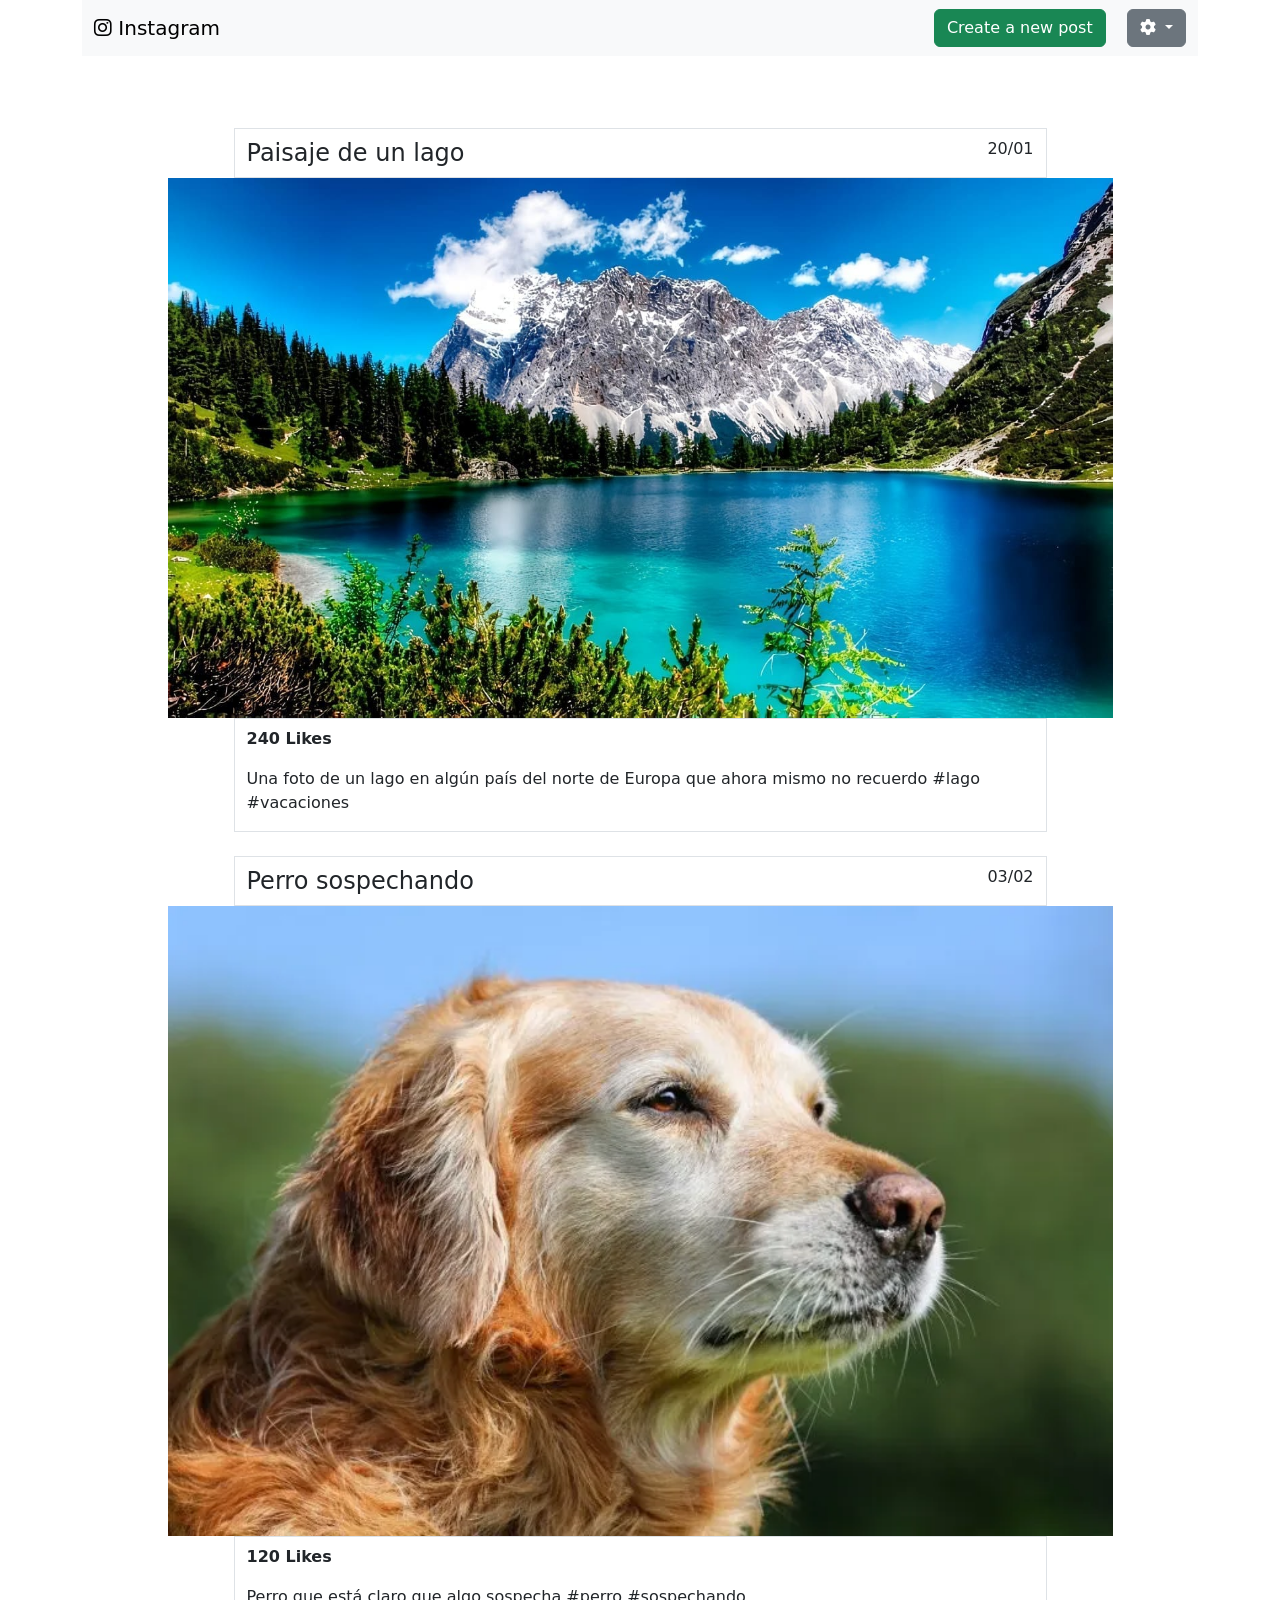
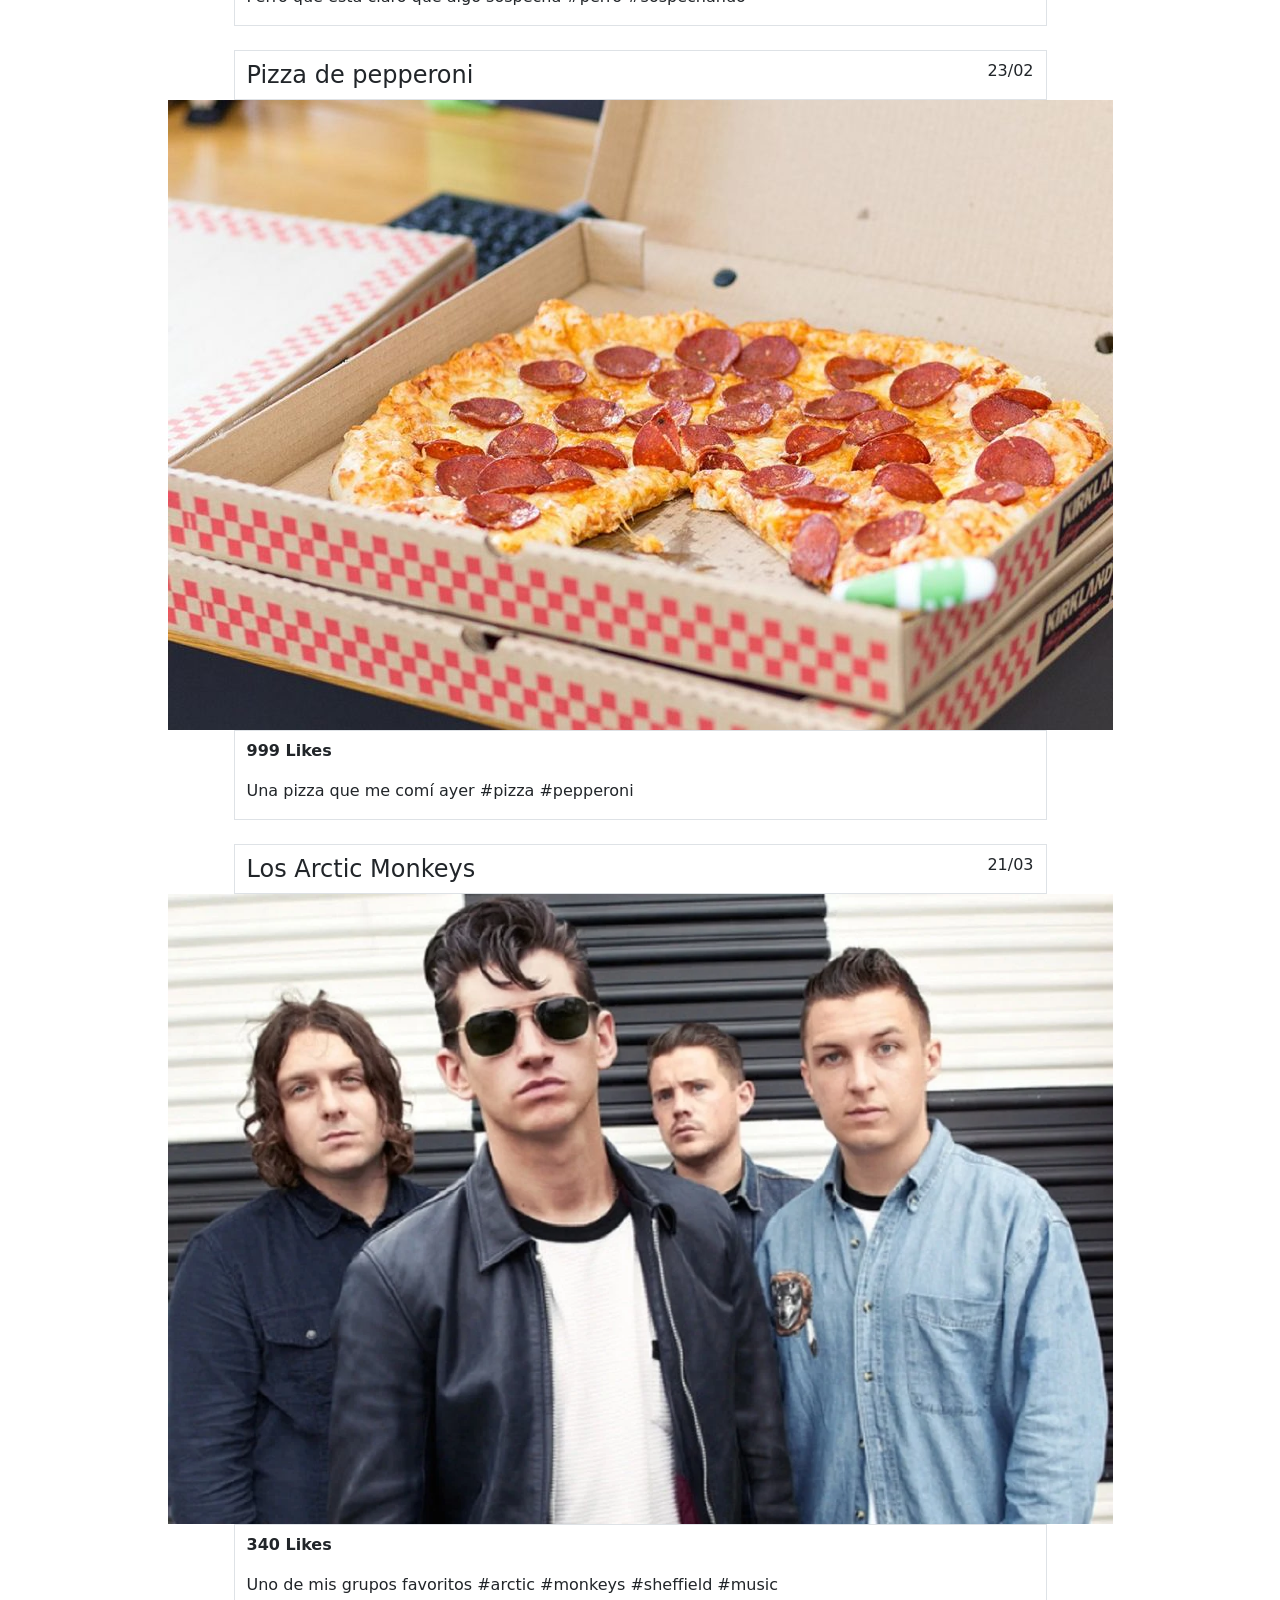
==== index.html @ 57f52be7 "primer commit: Tengo ya lista el diseño de ambas páginas por separado, y he conseguido apañar algo d" ====
<!DOCTYPE html>
<html lang="es">

<head>

    <meta charset="UTF-8">
    <meta name="viewport" content="width=device-width, initial-scale=1.0">

    <!-- Hojas de estilos -->
    <link href="https://cdn.jsdelivr.net/npm/bootstrap@5.3.8/dist/css/bootstrap.min.css" rel="stylesheet"
        integrity="sha384-sRIl4kxILFvY47J16cr9ZwB07vP4J8+LH7qKQnuqkuIAvNWLzeN8tE5YBujZqJLB" crossorigin="anonymous">
    <link rel="stylesheet" href="https://cdnjs.cloudflare.com/ajax/libs/font-awesome/6.5.1/css/all.min.css">
    <link rel="stylesheet" type="text/css" href="styles.css">

    <title>Instagram feed with Bootstrap</title>

</head>

<body class="d-flex flex-column align-items-start">

    <div class="container d-flex flex-column gap-4 primera-pagina">
        <nav class="navbar bg-body-tertiary">
            <div class="container-fluid">
                <a class="navbar-brand" href="#">
                    <i class="fa-brands fa-instagram"></i>
                    Instagram
                </a>
                <div>
                    <button type="button" class="btn btn-success me-3" data-bs-toggle="modal"
                        data-bs-target="#exampleModal" data-bs-whatever="@mdo">Create a new post</button>
                    <div class="modal fade" id="exampleModal" tabindex="-1" aria-labelledby="exampleModalLabel"
                        aria-hidden="true">
                        <div class="modal-dialog">
                            <div class="modal-content">
                                <div class="modal-header">
                                    <h1 class="modal-title fs-5" id="exampleModalLabel">Create a new post</h1>
                                    <button type="button" class="btn-close" data-bs-dismiss="modal"
                                        aria-label="Close"></button>
                                </div>
                                <div class="modal-body">
                                    <form>
                                        <div class="mb-3">
                                            <label for="message-text" class="col-form-label">Caption:</label>
                                            <textarea class="form-control" id="message-text"
                                                placeholder="Add the caption of your post here"></textarea>
                                        </div>
                                    </form>
                                    <div>
                                        <button type="button" class="btn btn-light"><i
                                                class="fa-solid fa-camera"></i></button>
                                        <button type="button" class="btn btn-light"><i
                                                class="fa-solid fa-location-dot"></i></button>
                                    </div>
                                </div>
                                <div class="modal-footer">
                                    <button type="button" class="btn btn-secondary"
                                        data-bs-dismiss="modal">Close</button>
                                    <button type="button" class="btn btn-success">Publish</button>
                                </div>
                            </div>
                        </div>
                    </div>
                    <div class="btn-group">
                        <button type="button" class="btn btn-secondary dropdown-toggle" data-bs-toggle="dropdown"
                            aria-expanded="false">
                            <i class="fa-solid fa-gear"></i>
                        </button>
                        <ul class="dropdown-menu">
                            <li><a class="dropdown-item" href="#">Profile</a></li>
                            <li><a class="dropdown-item" href="#">Accesibility</a></li>
                            <li><a class="dropdown-item" href="#">Privacy and Data</a></li>
                            <li>
                                <hr class="dropdown-divider">
                            </li>
                            <li><a class="dropdown-item text-danger" href="#">Log out</a></li>
                        </ul>
                    </div>
                </div>
            </div>
        </nav>

        <div class="container d-flex flex-column align-items-center w-75 mt-5">
            <div class="container d-flex align-items-center justify-content-between border pt-2">
                <h4>Paisaje de un lago</h4>
                <p class="align-self-start">20/01</p>
            </div>
            <img src="imagenes/Que-es-paisaje.jpg" alt="paisaje">
            <div class="container d-flex flex-column align-items-start border pt-2">
                <p><strong>240 Likes</strong></p>
                <p>Una foto de un lago en algún país del norte de Europa que ahora mismo no recuerdo #lago #vacaciones
                </p>
            </div>
        </div>
        <div class="container d-flex flex-column align-items-center w-75">
            <div class="container d-flex align-items-center justify-content-between border pt-2">
                <h4>Perro sospechando</h4>
                <p class="align-self-start">03/02</p>
            </div>
            <img src="imagenes/perro.webp" alt="perro">
            <div class="container d-flex flex-column align-items-start border pt-2">
                <p><strong>120 Likes</strong></p>
                <p>Perro que está claro que algo sospecha #perro #sospechando</p>
            </div>
        </div>
        <div class="container d-flex flex-column align-items-center w-75">
            <div class="container d-flex align-items-center justify-content-between border pt-2">
                <h4>Pizza de pepperoni</h4>
                <p class="align-self-start">23/02</p>
            </div>
            <img src="imagenes/Platos-de-comida-que-pides-a-domicilio-y-puedes-hacer-en-casa-945x630.jpg" alt="pizza">
            <div class="container d-flex flex-column align-items-start border pt-2">
                <p><strong>999 Likes</strong></p>
                <p>Una pizza que me comí ayer #pizza #pepperoni</p>
            </div>
        </div>
        <div class="container d-flex flex-column align-items-center w-75">
            <div class="container d-flex align-items-center justify-content-between border pt-2">
                <h4>Los Arctic Monkeys</h4>
                <p class="align-self-start">21/03</p>
            </div>
            <img src="imagenes/arctic-monkeys.jpg.webp" alt="arctic monkeys">
            <div class="container d-flex flex-column align-items-start border pt-2">
                <p><strong>340 Likes</strong></p>
                <p>Uno de mis grupos favoritos #arctic #monkeys #sheffield #music</p>
            </div>
        </div>

    </div>

    <script src="https://cdn.jsdelivr.net/npm/@popperjs/core@2.11.8/dist/umd/popper.min.js"
        integrity="sha384-I7E8VVD/ismYTF4hNIPjVp/Zjvgyol6VFvRkX/vR+Vc4jQkC+hVqc2pM8ODewa9r"
        crossorigin="anonymous"></script>
    <script src="https://cdn.jsdelivr.net/npm/bootstrap@5.3.8/dist/js/bootstrap.min.js"
        integrity="sha384-G/EV+4j2dNv+tEPo3++6LCgdCROaejBqfUeNjuKAiuXbjrxilcCdDz6ZAVfHWe1Y"
        crossorigin="anonymous"></script>
</body>

</html>
---- styles.css ----
.primera-pagina img {
    width: 945px;
}

.segunda-pagina img {
    width: 400px;
    height: 310px;
    object-fit: cover;
}

.col {
    padding: 0;
}
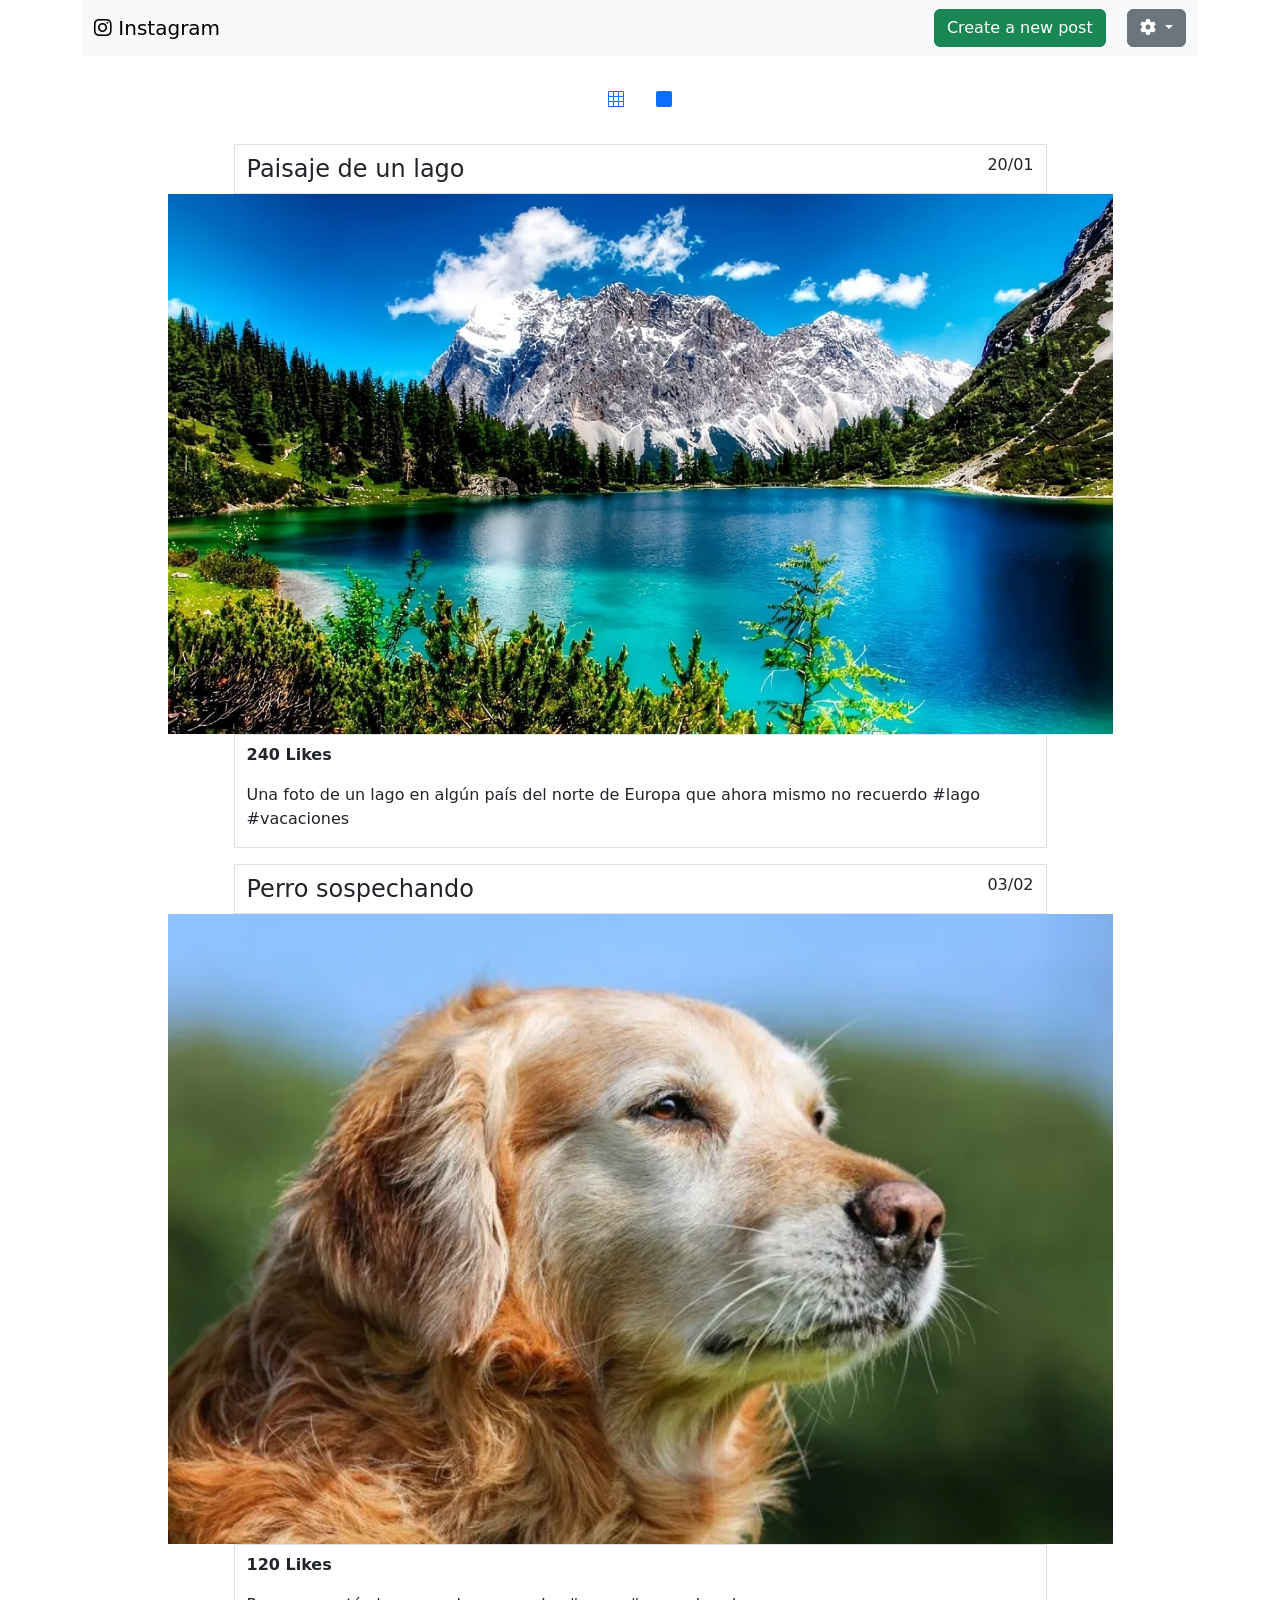
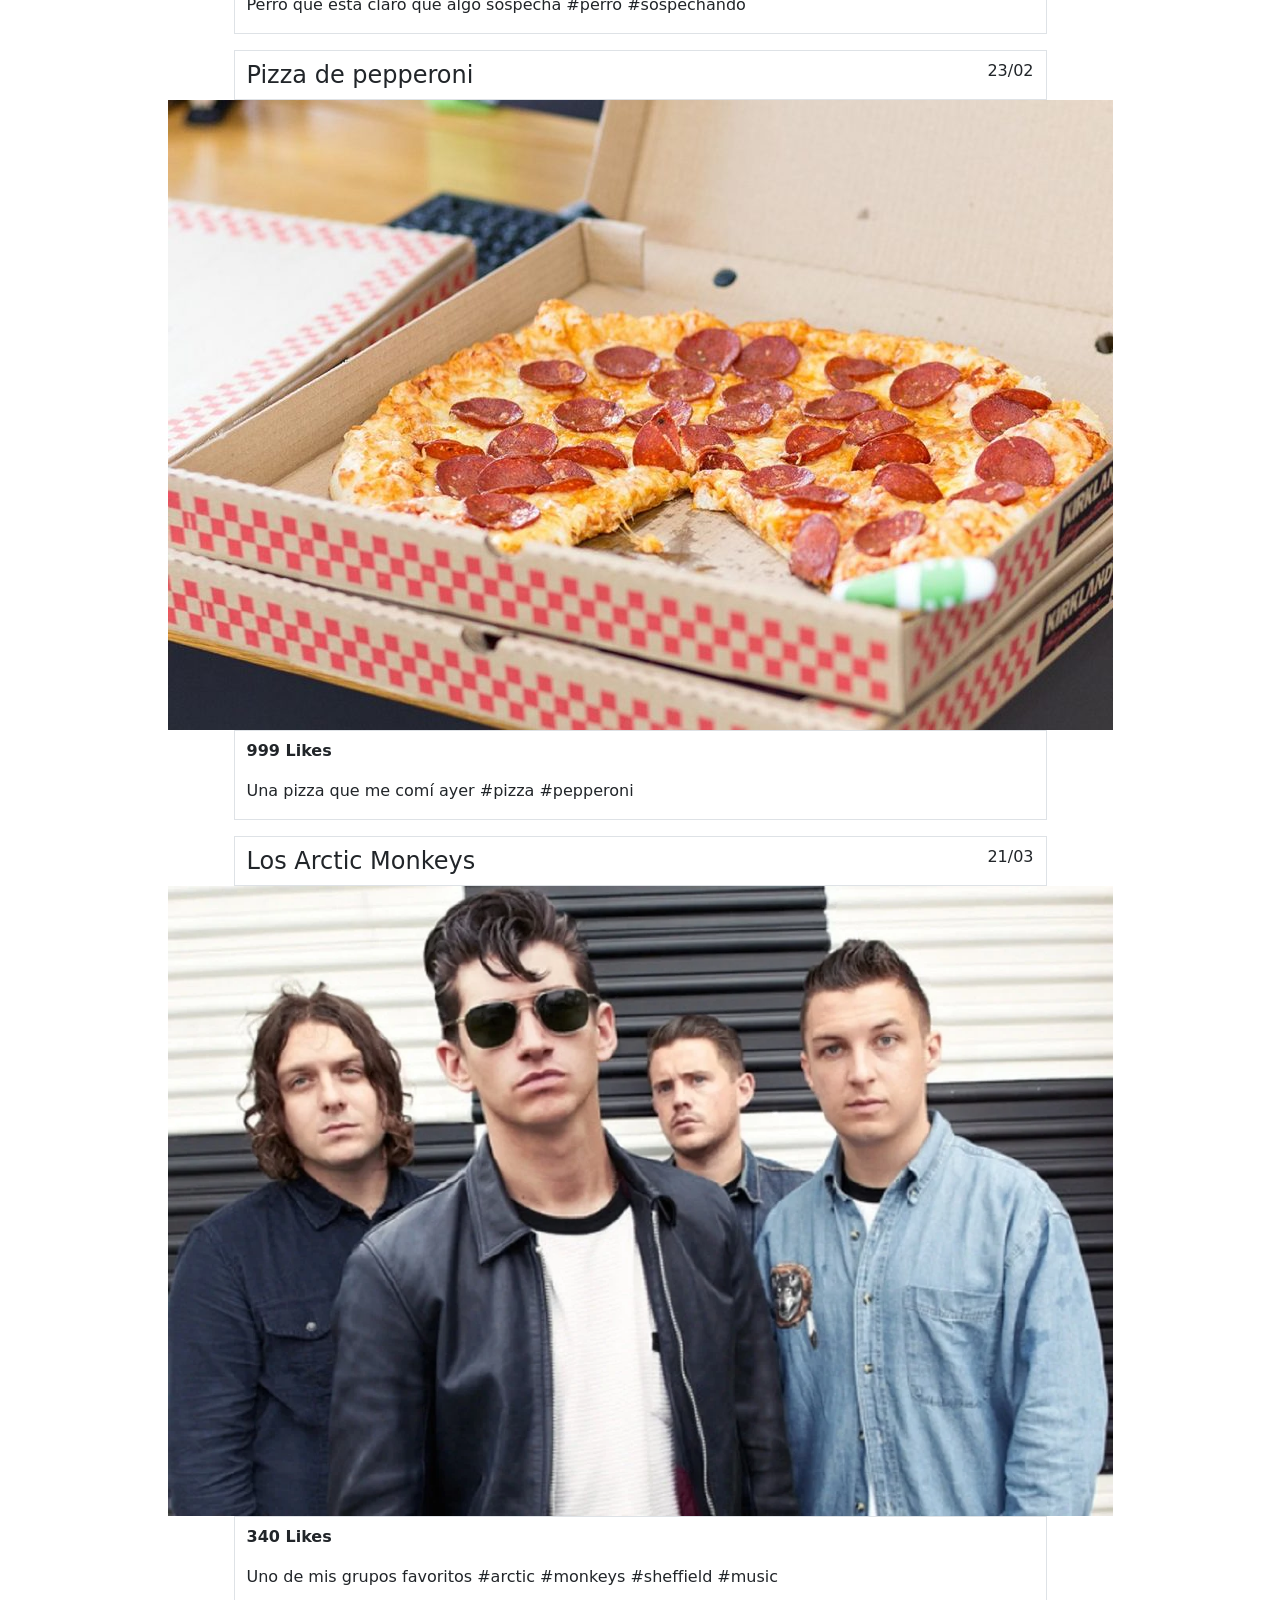
==== commit d2aa018a: "Feed de instagram con Bootstrap acabado" ====
--- a/index.html
+++ b/index.html
@@ -9,6 +9,7 @@
     <!-- Hojas de estilos -->
     <link href="https://cdn.jsdelivr.net/npm/bootstrap@5.3.8/dist/css/bootstrap.min.css" rel="stylesheet"
         integrity="sha384-sRIl4kxILFvY47J16cr9ZwB07vP4J8+LH7qKQnuqkuIAvNWLzeN8tE5YBujZqJLB" crossorigin="anonymous">
+    <link rel="stylesheet" href="https://cdn.jsdelivr.net/npm/bootstrap-icons@1.13.1/font/bootstrap-icons.min.css">
     <link rel="stylesheet" href="https://cdnjs.cloudflare.com/ajax/libs/font-awesome/6.5.1/css/all.min.css">
     <link rel="stylesheet" type="text/css" href="styles.css">
 
@@ -18,7 +19,7 @@
 
 <body class="d-flex flex-column align-items-start">
 
-    <div class="container d-flex flex-column gap-4 primera-pagina">
+    <div class="container d-flex flex-column gap-4">
         <nav class="navbar bg-body-tertiary">
             <div class="container-fluid">
                 <a class="navbar-brand" href="#">
@@ -79,49 +80,89 @@
             </div>
         </nav>
 
-        <div class="container d-flex flex-column align-items-center w-75 mt-5">
-            <div class="container d-flex align-items-center justify-content-between border pt-2">
-                <h4>Paisaje de un lago</h4>
-                <p class="align-self-start">20/01</p>
+        <ul class="nav nav-tab mx-auto" id="myTab" role="tablist">
+            <li class="nav-item" role="presentation">
+                <button class="nav-link active" id="home-tab" data-bs-toggle="tab" data-bs-target="#home-tab-pane"
+                    type="button" role="tab" aria-controls="home-tab-pane" aria-selected="true"><i
+                        class="bi bi-grid-3x3"></i></button>
+            </li>
+            <li class="nav-item" role="presentation">
+                <button class="nav-link" id="profile-tab" data-bs-toggle="tab" data-bs-target="#profile-tab-pane"
+                    type="button" role="tab" aria-controls="profile-tab-pane" aria-selected="false"><i
+                        class="bi bi-square-fill"></i></button>
+            </li>
+        </ul>
+        <div class="tab-content" id="myTabContent">
+            <div class="tab-pane fade show active primera-pagina" id="home-tab-pane" role="tabpanel"
+                aria-labelledby="home-tab" tabindex="0">
+                <div class="container d-flex flex-column align-items-center w-75 mb-3">
+                    <div class="container d-flex align-items-center justify-content-between border pt-2">
+                        <h4>Paisaje de un lago</h4>
+                        <p class="align-self-start">20/01</p>
+                    </div>
+                    <img src="imagenes/Que-es-paisaje.jpg" alt="paisaje">
+                    <div class="container d-flex flex-column align-items-start border pt-2">
+                        <p><strong>240 Likes</strong></p>
+                        <p>Una foto de un lago en algún país del norte de Europa que ahora mismo no recuerdo #lago
+                            #vacaciones
+                        </p>
+                    </div>
+                </div>
+                <div class="container d-flex flex-column align-items-center w-75 mb-3">
+                    <div class="container d-flex align-items-center justify-content-between border pt-2">
+                        <h4>Perro sospechando</h4>
+                        <p class="align-self-start">03/02</p>
+                    </div>
+                    <img src="imagenes/perro.webp" alt="perro">
+                    <div class="container d-flex flex-column align-items-start border pt-2">
+                        <p><strong>120 Likes</strong></p>
+                        <p>Perro que está claro que algo sospecha #perro #sospechando</p>
+                    </div>
+                </div>
+                <div class="container d-flex flex-column align-items-center w-75 mb-3">
+                    <div class="container d-flex align-items-center justify-content-between border pt-2">
+                        <h4>Pizza de pepperoni</h4>
+                        <p class="align-self-start">23/02</p>
+                    </div>
+                    <img src="imagenes/Platos-de-comida-que-pides-a-domicilio-y-puedes-hacer-en-casa-945x630.jpg"
+                        alt="pizza">
+                    <div class="container d-flex flex-column align-items-start border pt-2">
+                        <p><strong>999 Likes</strong></p>
+                        <p>Una pizza que me comí ayer #pizza #pepperoni</p>
+                    </div>
+                </div>
+                <div class="container d-flex flex-column align-items-center w-75 mb-3">
+                    <div class="container d-flex align-items-center justify-content-between border pt-2">
+                        <h4>Los Arctic Monkeys</h4>
+                        <p class="align-self-start">21/03</p>
+                    </div>
+                    <img src="imagenes/arctic-monkeys.jpg.webp" alt="arctic monkeys">
+                    <div class="container d-flex flex-column align-items-start border pt-2">
+                        <p><strong>340 Likes</strong></p>
+                        <p>Uno de mis grupos favoritos #arctic #monkeys #sheffield #music</p>
+                    </div>
+                </div>
             </div>
-            <img src="imagenes/Que-es-paisaje.jpg" alt="paisaje">
-            <div class="container d-flex flex-column align-items-start border pt-2">
-                <p><strong>240 Likes</strong></p>
-                <p>Una foto de un lago en algún país del norte de Europa que ahora mismo no recuerdo #lago #vacaciones
-                </p>
-            </div>
-        </div>
-        <div class="container d-flex flex-column align-items-center w-75">
-            <div class="container d-flex align-items-center justify-content-between border pt-2">
-                <h4>Perro sospechando</h4>
-                <p class="align-self-start">03/02</p>
-            </div>
-            <img src="imagenes/perro.webp" alt="perro">
-            <div class="container d-flex flex-column align-items-start border pt-2">
-                <p><strong>120 Likes</strong></p>
-                <p>Perro que está claro que algo sospecha #perro #sospechando</p>
-            </div>
-        </div>
-        <div class="container d-flex flex-column align-items-center w-75">
-            <div class="container d-flex align-items-center justify-content-between border pt-2">
-                <h4>Pizza de pepperoni</h4>
-                <p class="align-self-start">23/02</p>
-            </div>
-            <img src="imagenes/Platos-de-comida-que-pides-a-domicilio-y-puedes-hacer-en-casa-945x630.jpg" alt="pizza">
-            <div class="container d-flex flex-column align-items-start border pt-2">
-                <p><strong>999 Likes</strong></p>
-                <p>Una pizza que me comí ayer #pizza #pepperoni</p>
-            </div>
-        </div>
-        <div class="container d-flex flex-column align-items-center w-75">
-            <div class="container d-flex align-items-center justify-content-between border pt-2">
-                <h4>Los Arctic Monkeys</h4>
-                <p class="align-self-start">21/03</p>
-            </div>
-            <img src="imagenes/arctic-monkeys.jpg.webp" alt="arctic monkeys">
-            <div class="container d-flex flex-column align-items-start border pt-2">
-                <p><strong>340 Likes</strong></p>
-                <p>Uno de mis grupos favoritos #arctic #monkeys #sheffield #music</p>
+            <div class="tab-pane fade" id="profile-tab-pane" role="tabpanel" aria-labelledby="profile-tab" tabindex="0">
+                <div class="container-fluid d-flex flex-column gap-2 mt-5 segunda-pagina">
+                    <div class="row gap-2">
+                        <img class="col" src="imagenes/Que-es-paisaje.jpg" alt="paisaje">
+                        <img class="col" src="imagenes/perro.webp" alt="perro">
+                        <img class="col"
+                            src="imagenes/Platos-de-comida-que-pides-a-domicilio-y-puedes-hacer-en-casa-945x630.jpg"
+                            alt="comida">
+                    </div>
+                    <div class="row gap-2">
+                        <img class="col" src="imagenes/arctic-monkeys.jpg.webp" alt="arctic monkeys">
+                        <img class="col" src="imagenes/4ce7e281-6488-44b8-8350-720b24951804.jpg" alt="mi gato sam">
+                        <img class="col" src="imagenes/b6166a07-2faf-44b4-824f-216c79632cf0.jpg" alt="yo y mi gato sam">
+                    </div>
+                    <div class="row gap-2">
+                        <img class="col" src="imagenes/donostia-1-1.jpg" alt="donostia">
+                        <img class="col" src="imagenes/IMG_9986.jpeg" alt="ramen hecho por mi">
+                        <img class="col" src="imagenes/p-elpuerto.jpg" alt="el puerto de santa maría">
+                    </div>
+                </div>
             </div>
         </div>
 
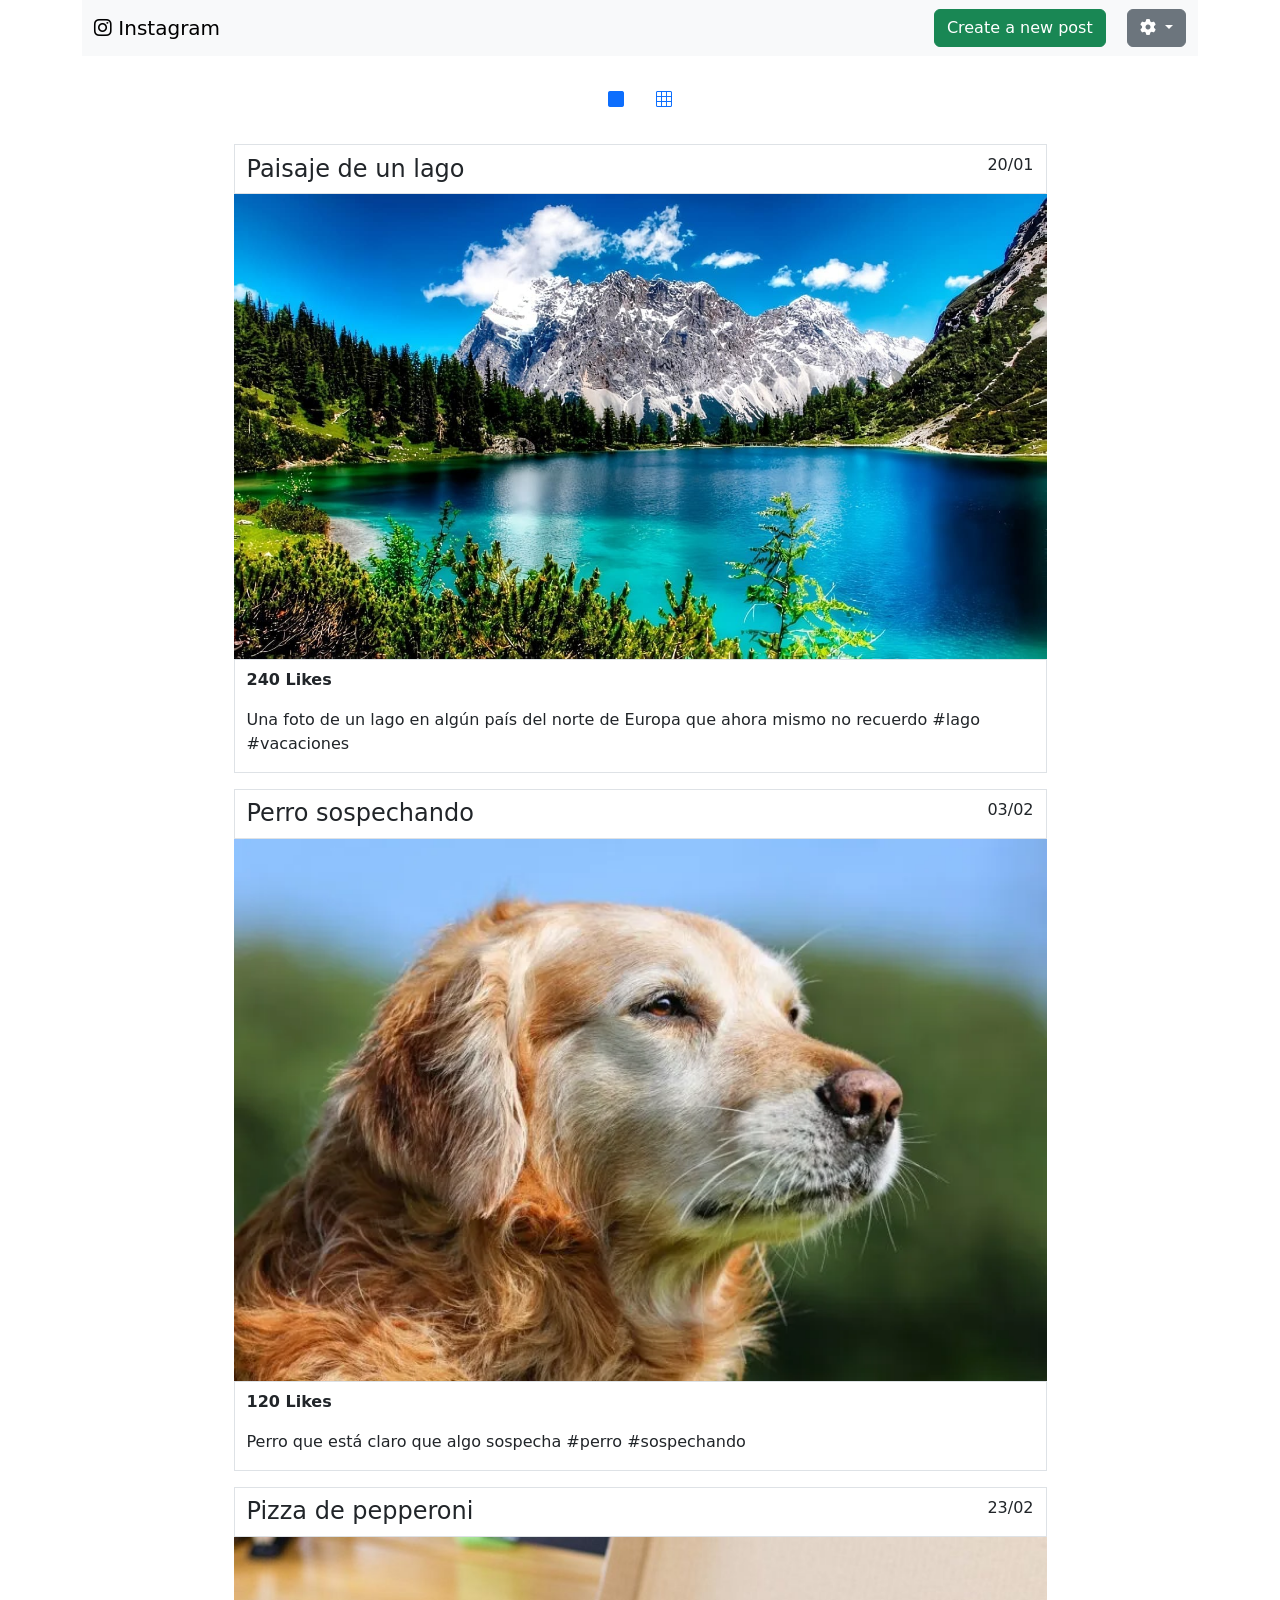
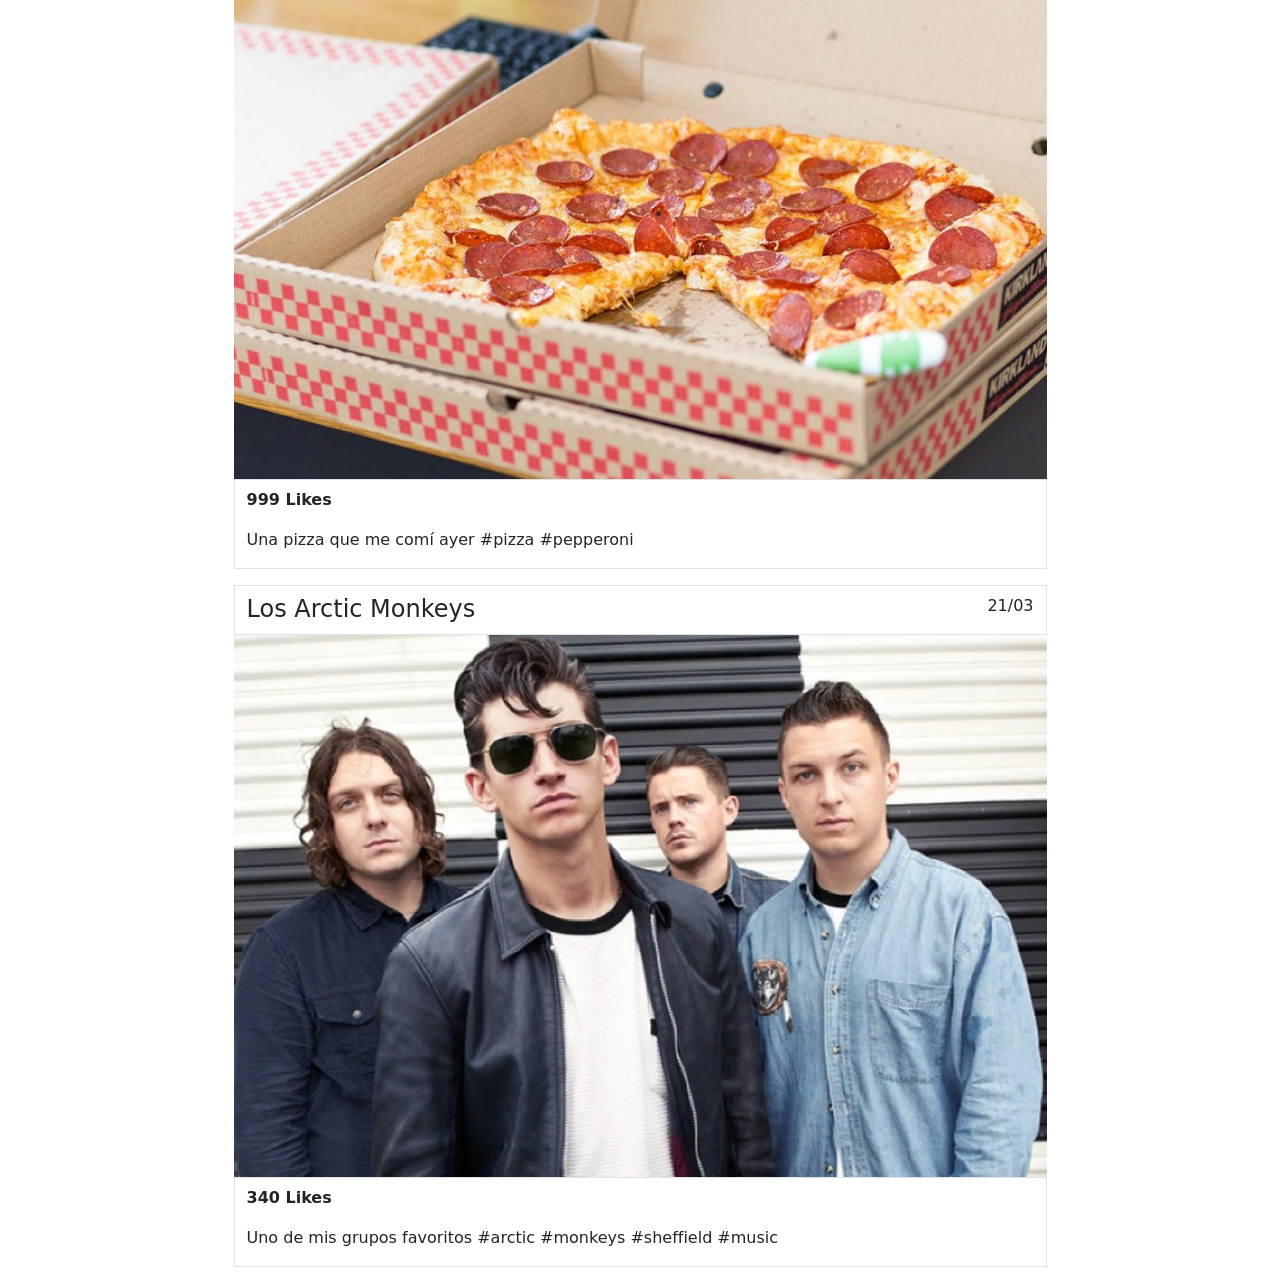
==== commit b185e322: "Arreglo el ajuste del tamaño de las imágenes conforme cambia el viewport y coloco bien los iconos" ====
--- a/index.html
+++ b/index.html
@@ -84,12 +84,12 @@
             <li class="nav-item" role="presentation">
                 <button class="nav-link active" id="home-tab" data-bs-toggle="tab" data-bs-target="#home-tab-pane"
                     type="button" role="tab" aria-controls="home-tab-pane" aria-selected="true"><i
-                        class="bi bi-grid-3x3"></i></button>
+                        class="bi bi-square-fill"></i></button></button>
             </li>
             <li class="nav-item" role="presentation">
                 <button class="nav-link" id="profile-tab" data-bs-toggle="tab" data-bs-target="#profile-tab-pane"
                     type="button" role="tab" aria-controls="profile-tab-pane" aria-selected="false"><i
-                        class="bi bi-square-fill"></i></button>
+                        class="bi bi-grid-3x3"></i>
             </li>
         </ul>
         <div class="tab-content" id="myTabContent">
--- a/styles.css
+++ b/styles.css
@@ -1,5 +1,5 @@
 .primera-pagina img {
-    width: 945px;
+    width: 100%;;
 }
 
 .segunda-pagina img {
